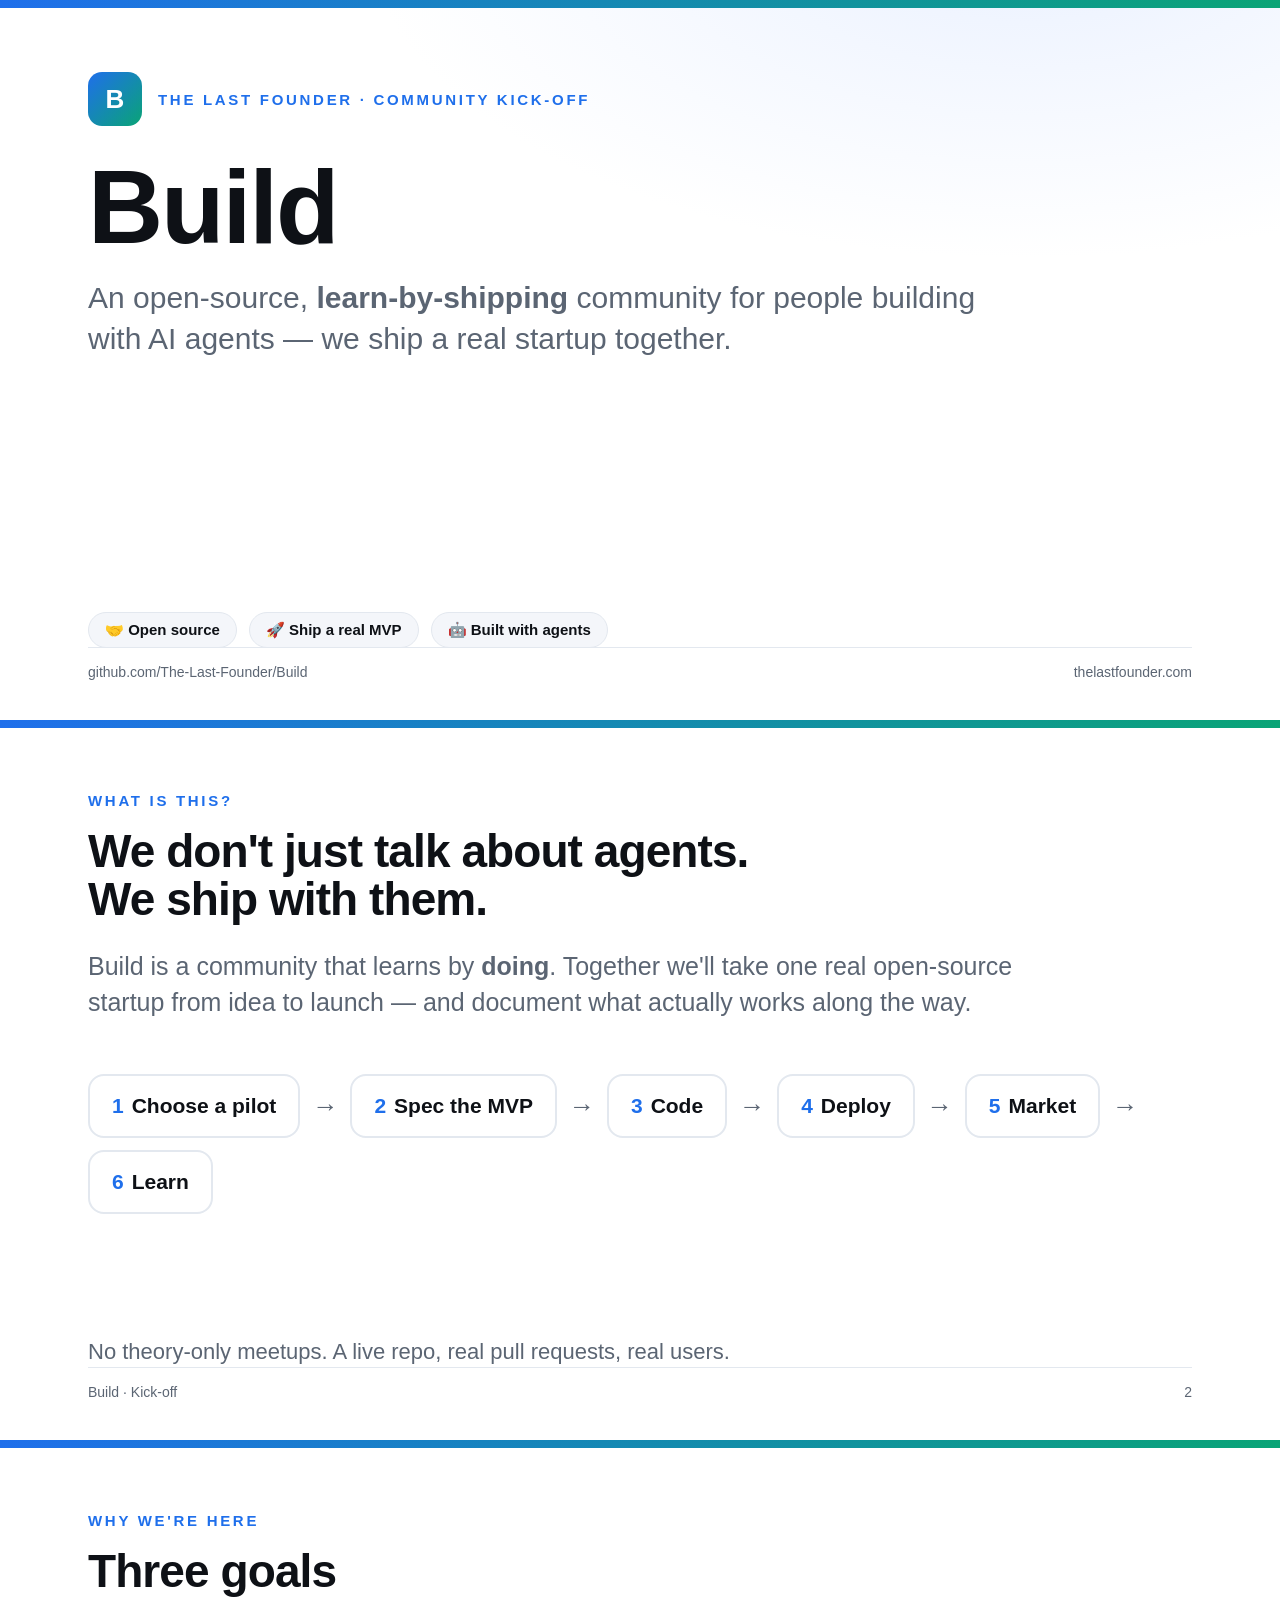
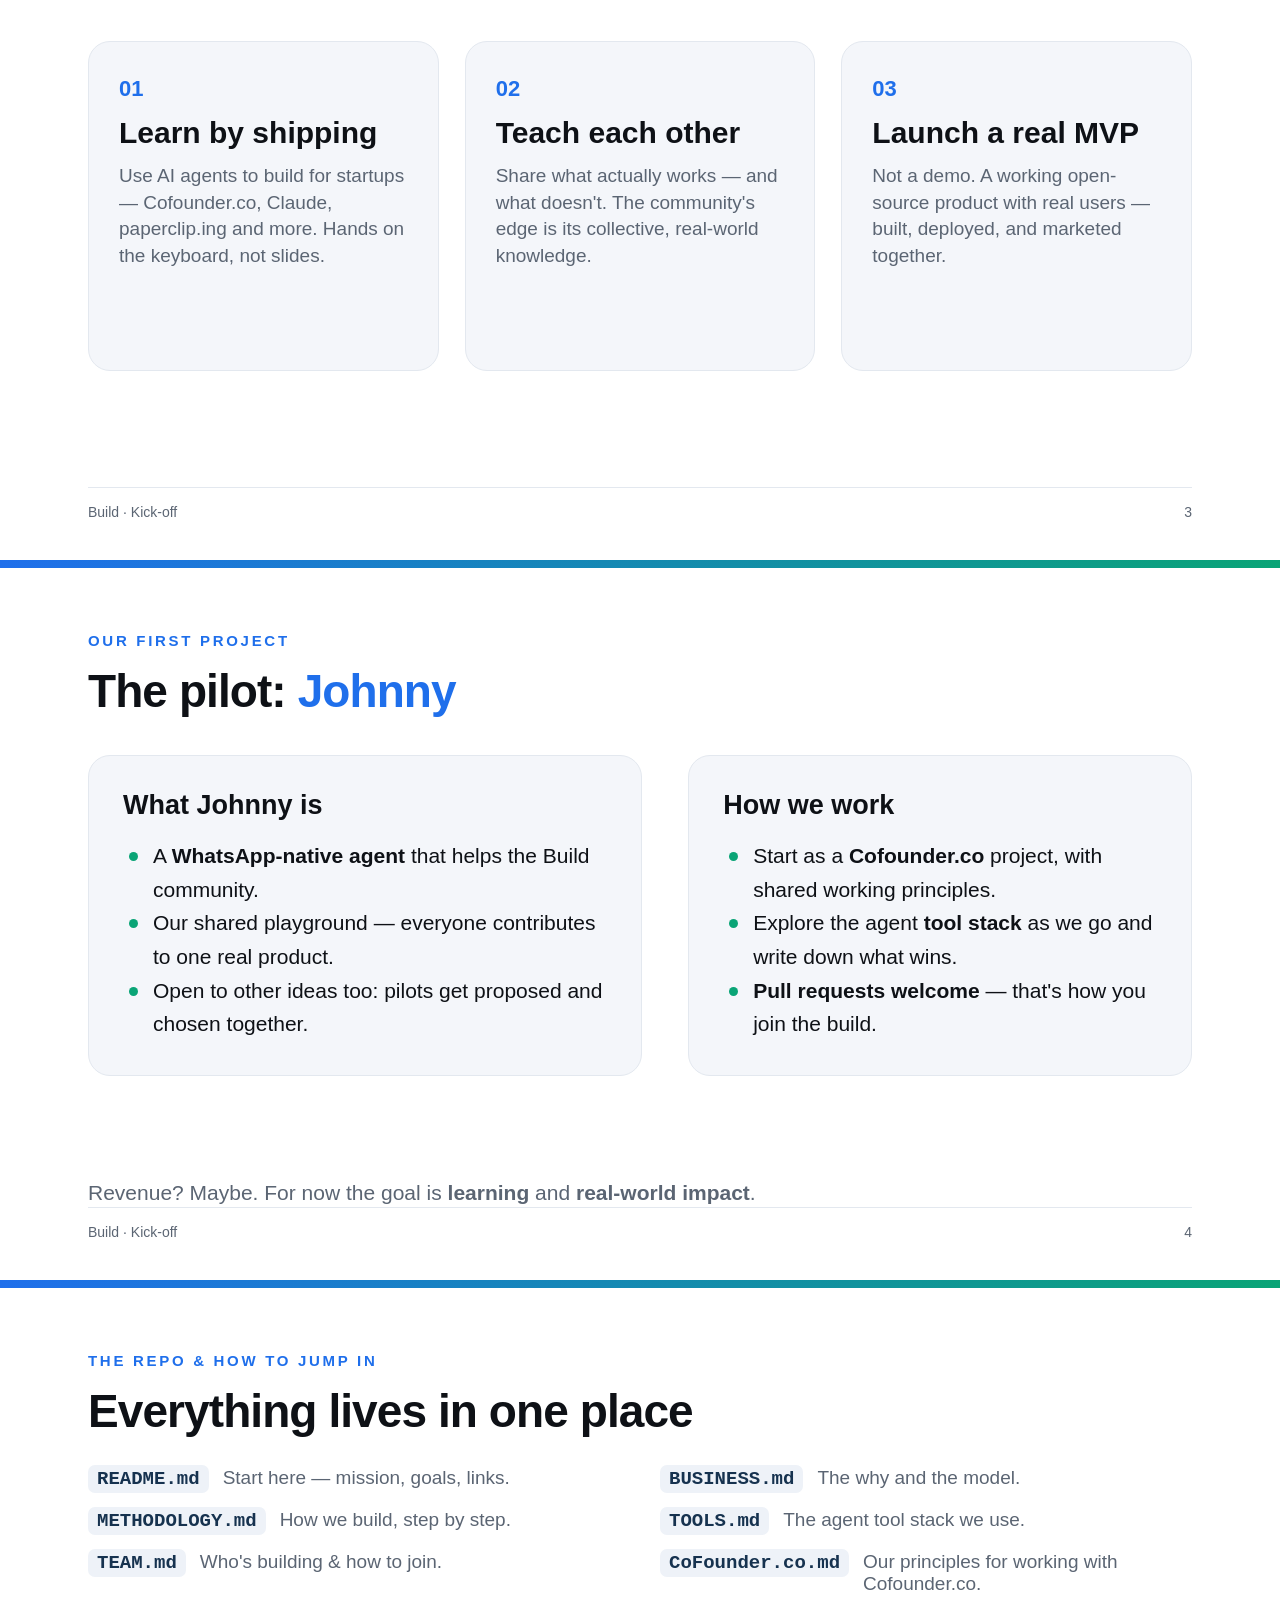
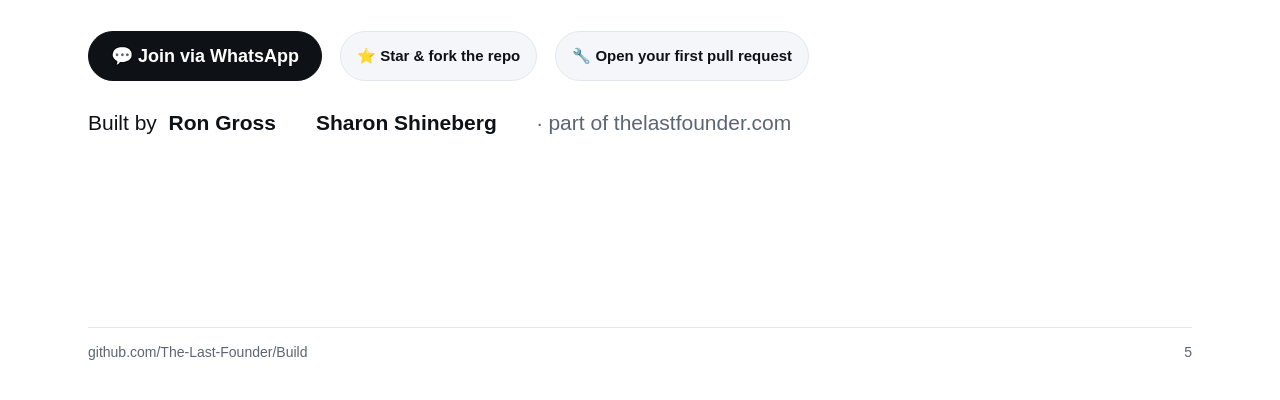
==== decks/Build-Kickoff-Deck.html @ ec27310e "Add Build community kick-off deck (PDF + HTML source) Co-Authored-By: Claude Opus 4.8 <noreply@anthr" ====
<!doctype html>
<html lang="en">
  <head>
    <meta charset="utf-8" />
    <style>
      @page {
        size: 1280px 720px;
        margin: 0;
      }
      * {
        margin: 0;
        padding: 0;
        box-sizing: border-box;
      }
      :root {
        --ink: #0e1116;
        --muted: #5b6573;
        --accent: #1f6feb;
        --accent2: #0aa476;
        --paper: #ffffff;
        --soft: #f4f6fa;
        --line: #e3e8ef;
      }
      html,
      body {
        font-family:
          -apple-system, "Segoe UI", Inter, Helvetica, Arial, sans-serif;
        color: var(--ink);
        -webkit-font-smoothing: antialiased;
      }
      .slide {
        position: relative;
        width: 1280px;
        height: 720px;
        overflow: hidden;
        page-break-after: always;
        background: var(--paper);
        padding: 72px 88px;
        display: flex;
        flex-direction: column;
      }
      .slide:last-child {
        page-break-after: auto;
      }
      .kicker {
        font-size: 15px;
        letter-spacing: 0.18em;
        text-transform: uppercase;
        color: var(--accent);
        font-weight: 700;
      }
      h1 {
        font-size: 74px;
        line-height: 1.02;
        font-weight: 800;
        letter-spacing: -0.02em;
      }
      h2 {
        font-size: 46px;
        line-height: 1.05;
        font-weight: 800;
        letter-spacing: -0.02em;
      }
      p.lead {
        font-size: 25px;
        line-height: 1.45;
        color: var(--muted);
        font-weight: 450;
      }
      .brandbar {
        position: absolute;
        left: 0;
        top: 0;
        height: 8px;
        width: 100%;
        background: linear-gradient(90deg, var(--accent), var(--accent2));
      }
      .footer {
        position: absolute;
        left: 88px;
        right: 88px;
        bottom: 40px;
        display: flex;
        justify-content: space-between;
        font-size: 14px;
        color: var(--muted);
        border-top: 1px solid var(--line);
        padding-top: 16px;
      }
      .pill {
        display: inline-flex;
        align-items: center;
        gap: 8px;
        background: var(--soft);
        border: 1px solid var(--line);
        border-radius: 999px;
        padding: 8px 16px;
        font-size: 15px;
        font-weight: 600;
        color: var(--ink);
      }
      .spacer {
        flex: 1;
      }

      /* cover */
      .cover {
        background: radial-gradient(
          1200px 600px at 80% -10%,
          #eaf1ff 0%,
          #ffffff 55%
        );
      }
      .logo-dot {
        width: 54px;
        height: 54px;
        border-radius: 14px;
        background: linear-gradient(135deg, var(--accent), var(--accent2));
        display: flex;
        align-items: center;
        justify-content: center;
        color: #fff;
        font-weight: 800;
        font-size: 26px;
      }
      .cover h1 {
        font-size: 104px;
        margin-top: 28px;
      }
      .cover .sub {
        font-size: 30px;
        color: var(--muted);
        margin-top: 18px;
        max-width: 920px;
        line-height: 1.35;
      }
      .row {
        display: flex;
        align-items: center;
        gap: 16px;
      }

      /* goals cards */
      .cards {
        display: grid;
        grid-template-columns: repeat(3, 1fr);
        gap: 26px;
        margin-top: 46px;
      }
      .card {
        background: var(--soft);
        border: 1px solid var(--line);
        border-radius: 22px;
        padding: 34px 30px;
        display: flex;
        flex-direction: column;
        gap: 14px;
        height: 330px;
      }
      .card .num {
        font-size: 22px;
        font-weight: 800;
        color: var(--accent);
      }
      .card h3 {
        font-size: 30px;
        line-height: 1.1;
        font-weight: 800;
      }
      .card p {
        font-size: 19px;
        line-height: 1.4;
        color: var(--muted);
      }

      /* flow */
      .flow {
        display: flex;
        gap: 12px;
        margin-top: 54px;
        flex-wrap: wrap;
      }
      .step {
        background: #fff;
        border: 2px solid var(--line);
        border-radius: 16px;
        padding: 18px 22px;
        font-size: 21px;
        font-weight: 700;
      }
      .step .n {
        color: var(--accent);
        margin-right: 8px;
      }
      .arrow {
        align-self: center;
        color: var(--muted);
        font-size: 26px;
      }

      /* pilot */
      .twocol {
        display: grid;
        grid-template-columns: 1.1fr 1fr;
        gap: 46px;
        margin-top: 40px;
      }
      .panel {
        background: var(--soft);
        border: 1px solid var(--line);
        border-radius: 22px;
        padding: 34px;
      }
      .panel h3 {
        font-size: 27px;
        font-weight: 800;
        margin-bottom: 18px;
      }
      .panel li {
        font-size: 21px;
        line-height: 1.6;
        color: var(--ink);
        list-style: none;
        padding-left: 30px;
        position: relative;
      }
      .panel li::before {
        content: "";
        position: absolute;
        left: 6px;
        top: 13px;
        width: 9px;
        height: 9px;
        border-radius: 50%;
        background: var(--accent2);
      }
      .panel li b {
        font-weight: 700;
      }

      /* repo file list */
      .files {
        display: grid;
        grid-template-columns: repeat(2, 1fr);
        gap: 14px 40px;
        margin-top: 30px;
      }
      .file {
        display: flex;
        gap: 14px;
        align-items: baseline;
        font-size: 21px;
      }
      .file code {
        font-family: "SF Mono", Menlo, monospace;
        font-size: 19px;
        background: #eef2f8;
        padding: 3px 9px;
        border-radius: 7px;
        font-weight: 700;
        color: #16324f;
      }
      .file span {
        color: var(--muted);
        font-size: 19px;
      }

      .cta {
        display: flex;
        gap: 18px;
        margin-top: 36px;
        flex-wrap: wrap;
      }
      .cta .pill.primary {
        background: var(--ink);
        color: #fff;
        border-color: var(--ink);
        font-size: 18px;
        padding: 13px 22px;
      }
      .founders {
        display: flex;
        gap: 40px;
        margin-top: 30px;
        font-size: 21px;
      }
      .founders b {
        font-weight: 800;
      }
    </style>
  </head>
  <body>
    <!-- SLIDE 1 — COVER -->
    <section class="slide cover">
      <div class="brandbar"></div>
      <div class="row">
        <div class="logo-dot">B</div>
        <div>
          <div class="kicker">The Last Founder · Community Kick-off</div>
        </div>
      </div>
      <h1>Build</h1>
      <div class="sub">
        An open-source, <b>learn-by-shipping</b> community for people building
        with AI agents — we ship a real startup together.
      </div>
      <div class="spacer"></div>
      <div class="row" style="gap: 12px">
        <span class="pill">🤝 Open source</span>
        <span class="pill">🚀 Ship a real MVP</span>
        <span class="pill">🤖 Built with agents</span>
      </div>
      <div class="footer">
        <span>github.com/The-Last-Founder/Build</span>
        <span>thelastfounder.com</span>
      </div>
    </section>

    <!-- SLIDE 2 — WHAT IS BUILD -->
    <section class="slide">
      <div class="brandbar"></div>
      <div class="kicker">What is this?</div>
      <h2 style="margin-top: 18px">
        We don't just talk about agents.<br />We ship with them.
      </h2>
      <p class="lead" style="margin-top: 24px; max-width: 1000px">
        Build is a community that learns by <b>doing</b>. Together we'll take
        one real open-source startup from idea to launch — and document what
        actually works along the way.
      </p>
      <div class="flow">
        <div class="step"><span class="n">1</span>Choose a pilot</div>
        <div class="arrow">→</div>
        <div class="step"><span class="n">2</span>Spec the MVP</div>
        <div class="arrow">→</div>
        <div class="step"><span class="n">3</span>Code</div>
        <div class="arrow">→</div>
        <div class="step"><span class="n">4</span>Deploy</div>
        <div class="arrow">→</div>
        <div class="step"><span class="n">5</span>Market</div>
        <div class="arrow">→</div>
        <div class="step"><span class="n">6</span>Learn</div>
      </div>
      <div class="spacer"></div>
      <p class="lead" style="font-size: 22px">
        No theory-only meetups. A live repo, real pull requests, real users.
      </p>
      <div class="footer"><span>Build · Kick-off</span><span>2</span></div>
    </section>

    <!-- SLIDE 3 — GOALS -->
    <section class="slide">
      <div class="brandbar"></div>
      <div class="kicker">Why we're here</div>
      <h2 style="margin-top: 18px">Three goals</h2>
      <div class="cards">
        <div class="card">
          <div class="num">01</div>
          <h3>Learn by shipping</h3>
          <p>
            Use AI agents to build for startups — Cofounder.co, Claude,
            paperclip.ing and more. Hands on the keyboard, not slides.
          </p>
        </div>
        <div class="card">
          <div class="num">02</div>
          <h3>Teach each other</h3>
          <p>
            Share what actually works — and what doesn't. The community's edge
            is its collective, real-world knowledge.
          </p>
        </div>
        <div class="card">
          <div class="num">03</div>
          <h3>Launch a real MVP</h3>
          <p>
            Not a demo. A working open-source product with real users — built,
            deployed, and marketed together.
          </p>
        </div>
      </div>
      <div class="footer"><span>Build · Kick-off</span><span>3</span></div>
    </section>

    <!-- SLIDE 4 — PILOT + HOW -->
    <section class="slide">
      <div class="brandbar"></div>
      <div class="kicker">Our first project</div>
      <h2 style="margin-top: 18px">
        The pilot: <span style="color: var(--accent)">Johnny</span>
      </h2>
      <div class="twocol">
        <div class="panel">
          <h3>What Johnny is</h3>
          <ul>
            <li>
              A <b>WhatsApp-native agent</b> that helps the Build community.
            </li>
            <li>
              Our shared playground — everyone contributes to one real product.
            </li>
            <li>
              Open to other ideas too: pilots get proposed and chosen together.
            </li>
          </ul>
        </div>
        <div class="panel">
          <h3>How we work</h3>
          <ul>
            <li>
              Start as a <b>Cofounder.co</b> project, with shared working
              principles.
            </li>
            <li>
              Explore the agent <b>tool stack</b> as we go and write down what
              wins.
            </li>
            <li>
              <b>Pull requests welcome</b> — that's how you join the build.
            </li>
          </ul>
        </div>
      </div>
      <div class="spacer"></div>
      <p class="lead" style="font-size: 21px">
        Revenue? Maybe. For now the goal is <b>learning</b> and
        <b>real-world impact</b>.
      </p>
      <div class="footer"><span>Build · Kick-off</span><span>4</span></div>
    </section>

    <!-- SLIDE 5 — THE REPO + GET INVOLVED -->
    <section class="slide">
      <div class="brandbar"></div>
      <div class="kicker">The repo &amp; how to jump in</div>
      <h2 style="margin-top: 18px">Everything lives in one place</h2>
      <div class="files">
        <div class="file">
          <code>README.md</code><span>Start here — mission, goals, links.</span>
        </div>
        <div class="file">
          <code>BUSINESS.md</code><span>The why and the model.</span>
        </div>
        <div class="file">
          <code>METHODOLOGY.md</code><span>How we build, step by step.</span>
        </div>
        <div class="file">
          <code>TOOLS.md</code><span>The agent tool stack we use.</span>
        </div>
        <div class="file">
          <code>TEAM.md</code><span>Who's building & how to join.</span>
        </div>
        <div class="file">
          <code>CoFounder.co.md</code
          ><span>Our principles for working with Cofounder.co.</span>
        </div>
      </div>
      <div class="cta">
        <span class="pill primary">💬 Join via WhatsApp</span>
        <span class="pill">⭐ Star &amp; fork the repo</span>
        <span class="pill">🔧 Open your first pull request</span>
      </div>
      <div class="founders">
        <span>Built by &nbsp;<b>Ron Gross</b></span>
        <span><b>Sharon Shineberg</b></span>
        <span style="color: var(--muted)">· part of thelastfounder.com</span>
      </div>
      <div class="footer">
        <span>github.com/The-Last-Founder/Build</span><span>5</span>
      </div>
    </section>
  </body>
</html>
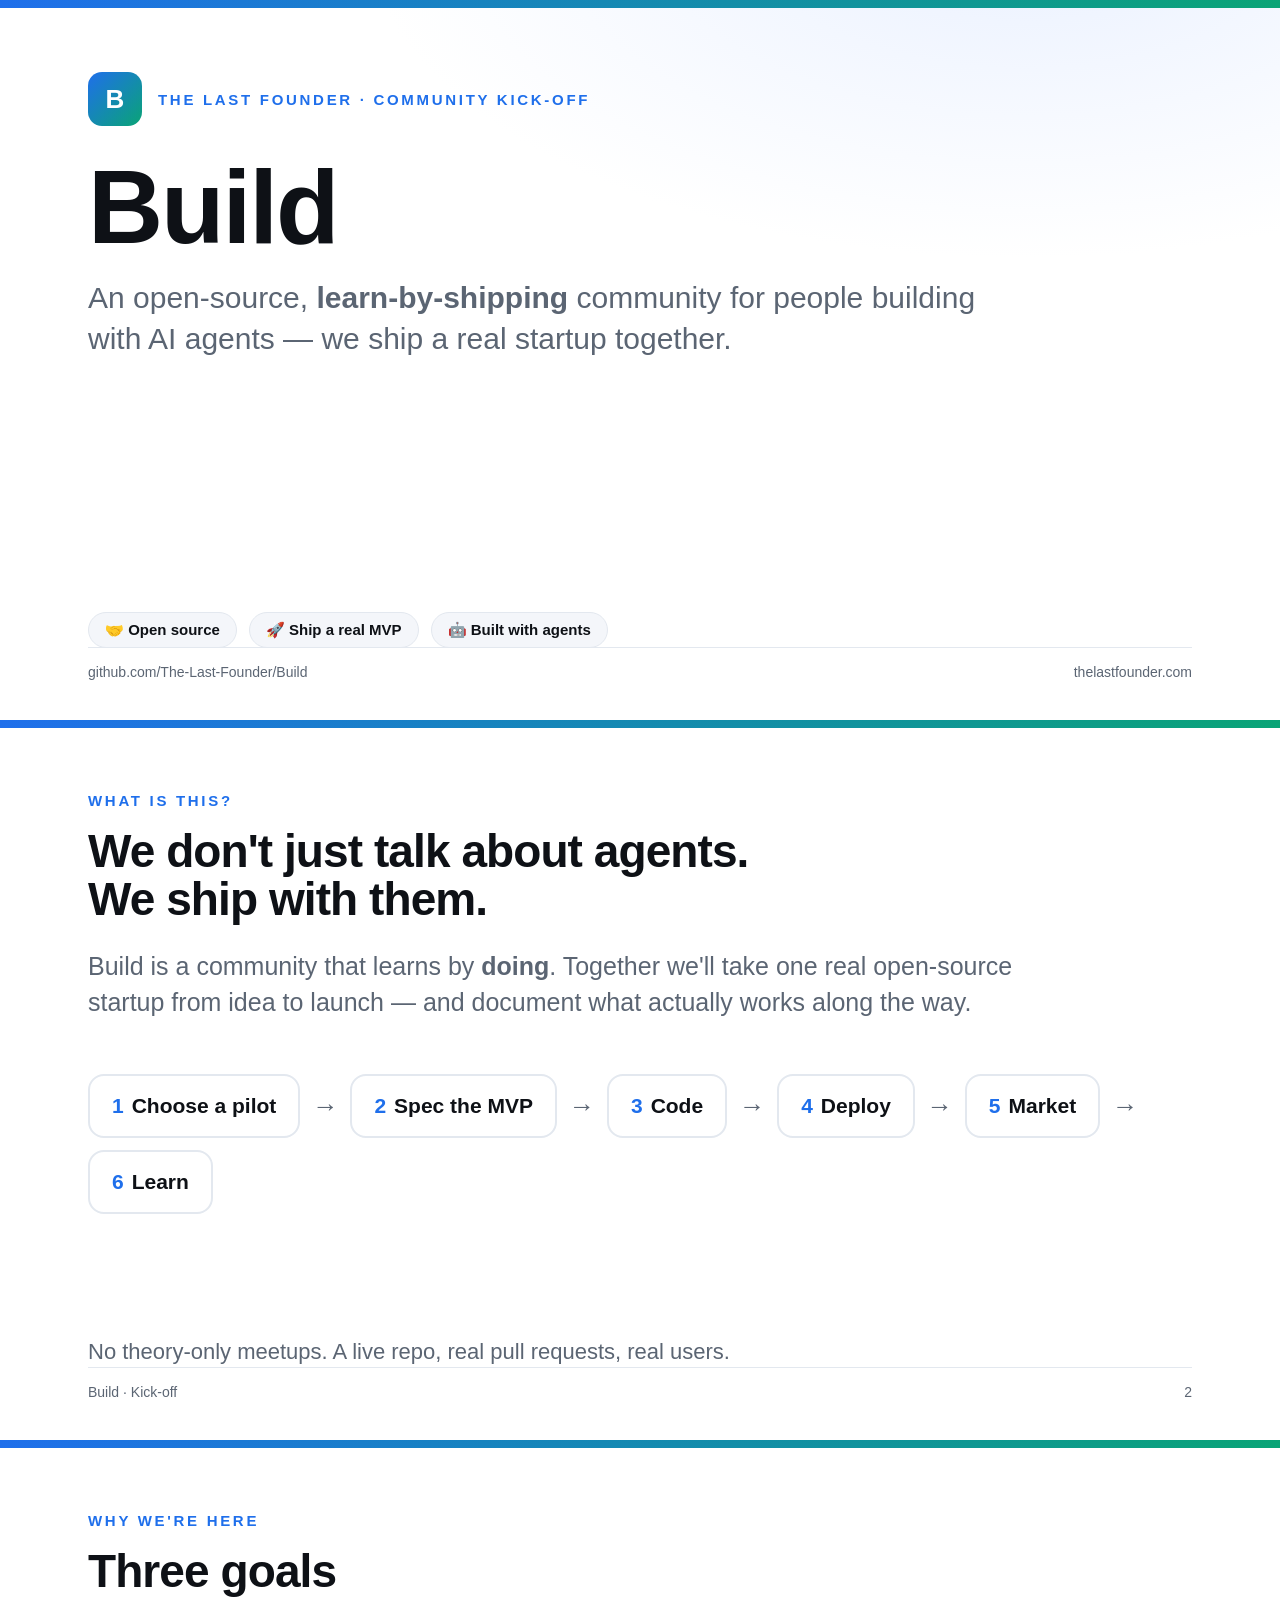
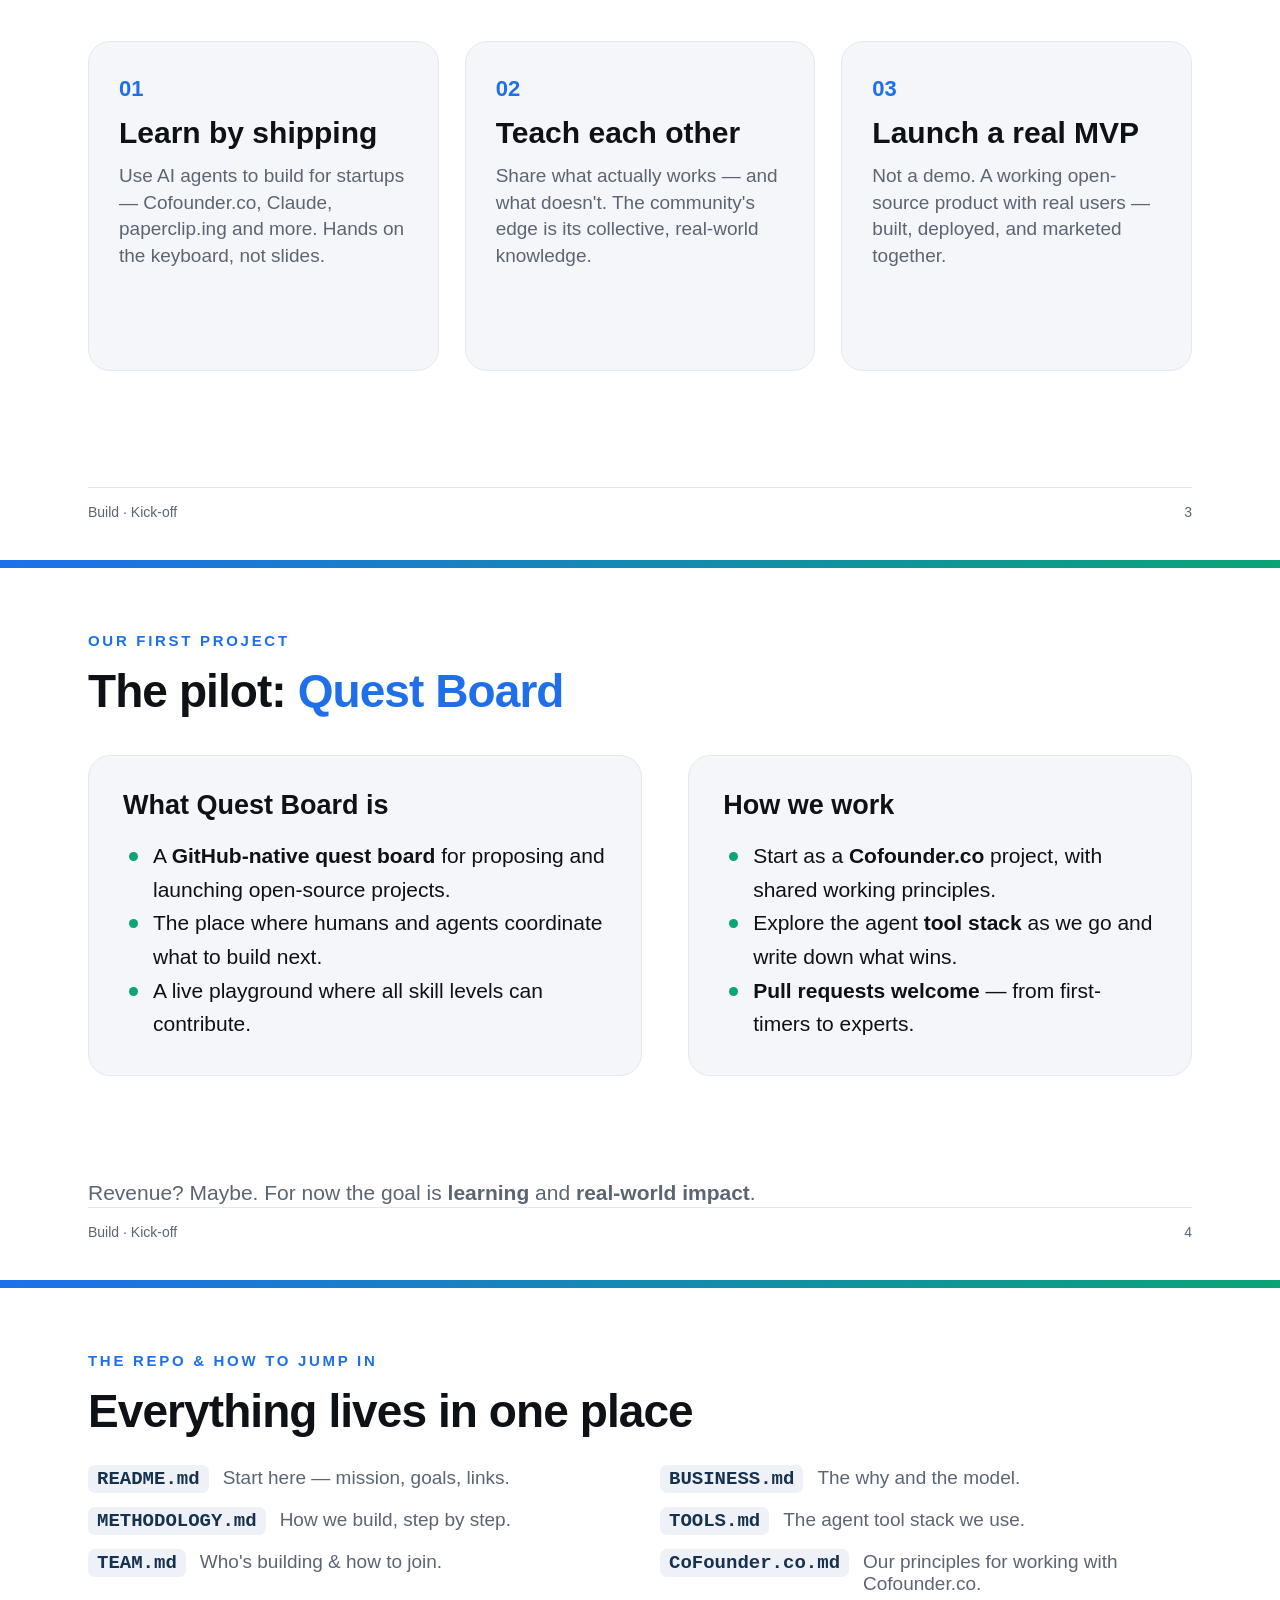
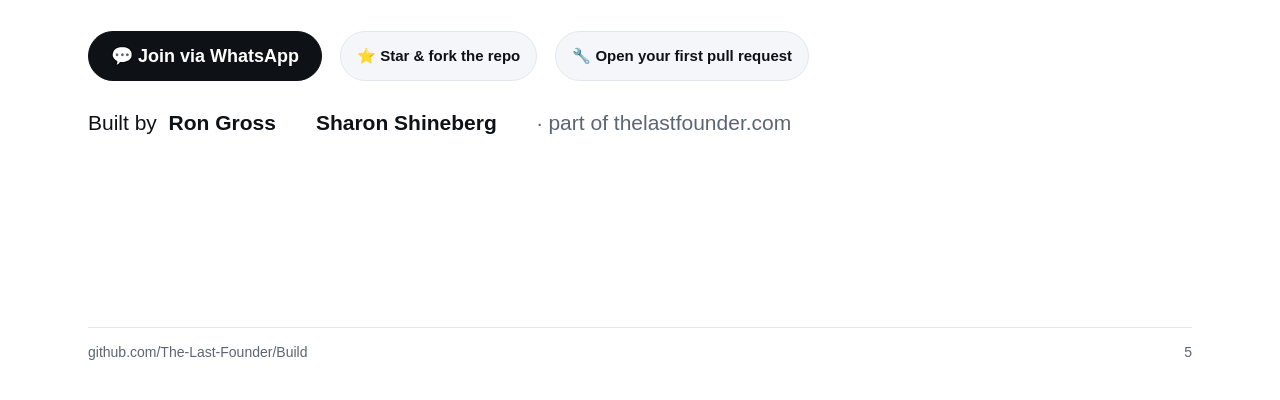
==== commit 2ac1a230: "Merge pull request #17 from The-Last-Founder/copilot/create-decks-for-kickoff-event Create kickoff d" ====
--- a/decks/Build-Kickoff-Deck.html
+++ b/decks/Build-Kickoff-Deck.html
@@ -387,20 +387,21 @@
       <div class="brandbar"></div>
       <div class="kicker">Our first project</div>
       <h2 style="margin-top: 18px">
-        The pilot: <span style="color: var(--accent)">Johnny</span>
+        The pilot: <span style="color: var(--accent)">Quest Board</span>
       </h2>
       <div class="twocol">
         <div class="panel">
-          <h3>What Johnny is</h3>
+          <h3>What Quest Board is</h3>
           <ul>
             <li>
-              A <b>WhatsApp-native agent</b> that helps the Build community.
-            </li>
-            <li>
-              Our shared playground — everyone contributes to one real product.
-            </li>
-            <li>
-              Open to other ideas too: pilots get proposed and chosen together.
+              A <b>GitHub-native quest board</b> for proposing and launching
+              open-source projects.
+            </li>
+            <li>
+              The place where humans and agents coordinate what to build next.
+            </li>
+            <li>
+              A live playground where all skill levels can contribute.
             </li>
           </ul>
         </div>
@@ -416,7 +417,7 @@
               wins.
             </li>
             <li>
-              <b>Pull requests welcome</b> — that's how you join the build.
+              <b>Pull requests welcome</b> — from first-timers to experts.
             </li>
           </ul>
         </div>
@@ -448,7 +449,7 @@
           <code>TOOLS.md</code><span>The agent tool stack we use.</span>
         </div>
         <div class="file">
-          <code>TEAM.md</code><span>Who's building & how to join.</span>
+          <code>TEAM.md</code><span>Who's building &amp; how to join.</span>
         </div>
         <div class="file">
           <code>CoFounder.co.md</code
